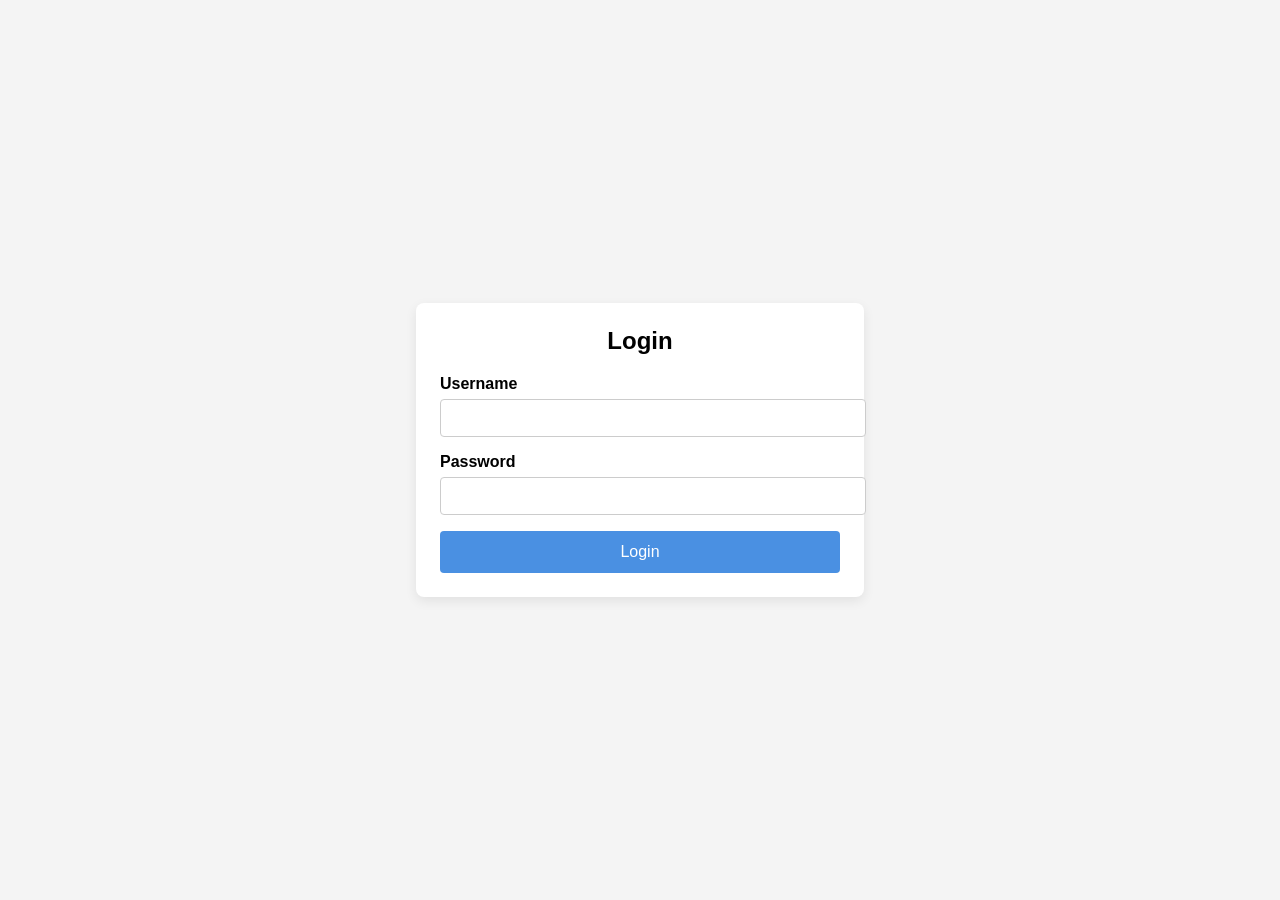
==== frontend/categories.html @ 64720dac "feat: implement login, registration, dashboard, categories, and transactions pages" ====
<!DOCTYPE html>
<html lang="en">
<head>
    <meta charset="UTF-8">
    <meta name="viewport" content="width=device-width, initial-scale=1.0">
    <title>Categories</title>
    <link rel="stylesheet" href="css/categories.css">
</head>
<body>
    <header>
        <nav>
            <a href="dashboard.html">Dashboard</a>
            <a href="transactions.html">Transactions</a>
        </nav>
    </header>
    <main>
        <div class="category-card">
            <h1>Create Category</h1>
            <form id="categoryForm">
                <div class="form-group">
                    <label for="categoryName">Category Name:</label>
                    <input type="text" id="categoryName" name="category_name" required>
                </div>
                <div class="form-group">
                    <label for="frequency">Frequency:</label>
                    <select id="frequency" name="frequency" required>
                        <option value="FIXED">Fixed</option>
                        <option value="VARIABLE">Variable</option>
                        <option value="ONE_TIME">One-time</option>
                    </select>
                </div>
                <button type="submit" class="submit-button" id="submitCategory">Create Category</button>
            </form>
        </div>
        <div class="categoryTable">
            <h2>Categories</h2>
            <table>
                <thead>
                    <tr>
                        <th>Category Name</th>
                        <th>Frequency</th>
                    </tr>
                </thead>
                <tbody id="categoryTableBody">
                </tbody>
            </table>
        </div>
    </main>
    <footer></footer>
    <script src="js/categories.js"></script>
</body>
</html>
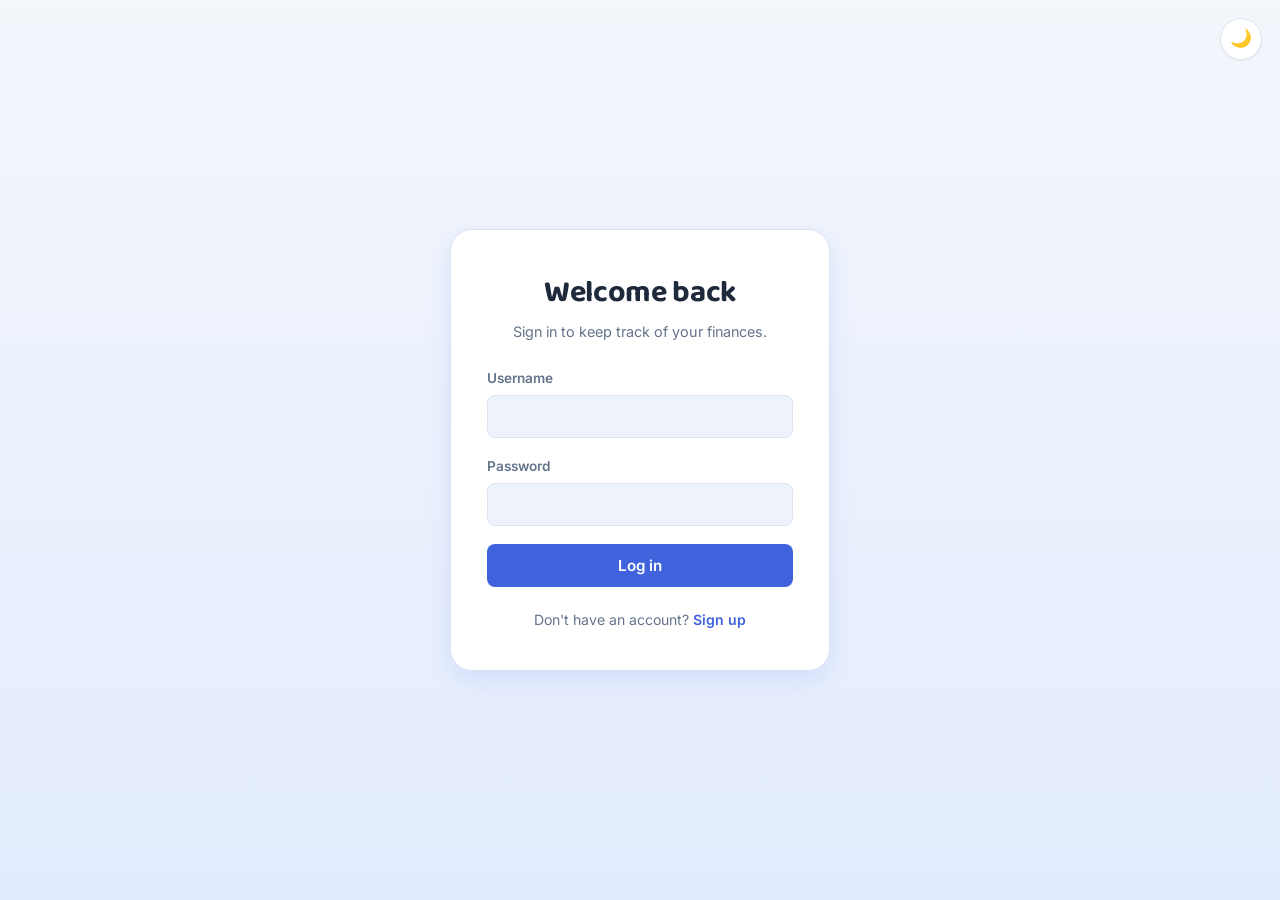
==== commit b2828886: "style: begin UI styling and add logout buttons across pages" ====
--- a/frontend/categories.html
+++ b/frontend/categories.html
@@ -3,50 +3,104 @@
 <head>
     <meta charset="UTF-8">
     <meta name="viewport" content="width=device-width, initial-scale=1.0">
-    <title>Categories</title>
+    <title>ExpenseTracker · Categories</title>
+
+    <link rel="preconnect" href="https://fonts.googleapis.com">
+    <link rel="preconnect" href="https://fonts.gstatic.com" crossorigin>
+    <link href="https://fonts.googleapis.com/css2?family=Baloo+2:wght@600;700&family=Inter:wght@400;500;600;700&display=swap" rel="stylesheet">
+
+    <link rel="stylesheet" href="css/variables.css">
+    <link rel="stylesheet" href="css/toast.css">
+    <link rel="stylesheet" href="css/base.css">
+    <link rel="stylesheet" href="css/app-shell.css">
+    <link rel="stylesheet" href="css/controls.css">
+    <link rel="stylesheet" href="css/tables.css">
     <link rel="stylesheet" href="css/categories.css">
+
+    <script>
+        // Apply the saved theme before first render to avoid a flash of the wrong theme.
+        (function () {
+            if (localStorage.getItem('theme') === 'dark') {
+                document.documentElement.setAttribute('data-theme', 'dark');
+            }
+        })();
+    </script>
 </head>
 <body>
-    <header>
-        <nav>
-            <a href="dashboard.html">Dashboard</a>
-            <a href="transactions.html">Transactions</a>
-        </nav>
-    </header>
-    <main>
-        <div class="category-card">
-            <h1>Create Category</h1>
-            <form id="categoryForm">
-                <div class="form-group">
-                    <label for="categoryName">Category Name:</label>
-                    <input type="text" id="categoryName" name="category_name" required>
+    <div id="toastContainer" class="toast-container" aria-live="polite" aria-atomic="true"></div>
+    <button id="themeToggle" class="icon-button theme-toggle" type="button" aria-label="Toggle dark mode">🌙</button>
+    <button type="button" class="icon-button logout-button" id="logoutButton" aria-label="Log out" title="Log out">🚪</button>
+
+    <div class="app-shell">
+        <aside class="sidebar">
+            <div class="sidebar-brand">💰 ExpenseTracker</div>
+            <nav class="sidebar-nav">
+                <a href="dashboard.html" class="nav-link"><span class="nav-icon">📊</span>Dashboard</a>
+                <a href="categories.html" class="nav-link active"><span class="nav-icon">🏷️</span>Categories</a>
+                <a href="transactions.html" class="nav-link"><span class="nav-icon">💳</span>Transactions</a>
+            </nav>
+        </aside>
+
+        <main class="main-content">
+            <div class="page-header">
+                <h1>Categories</h1>
+                <p>Organize your transactions into fixed, variable, or one-time categories.</p>
+            </div>
+
+            <div class="categories-layout">
+                <div class="category-card card">
+                    <h2>Create Category</h2>
+                    <form id="categoryForm">
+                        <div class="form-group">
+                            <label for="categoryName">Category Name:</label>
+                            <input type="text" id="categoryName" name="category_name" required>
+                        </div>
+                        <div class="form-group">
+                            <label for="frequency">Frequency:</label>
+                            <select id="frequency" name="frequency" required>
+                                <option value="FIXED">Fixed</option>
+                                <option value="VARIABLE">Variable</option>
+                                <option value="ONE_TIME">One-time</option>
+                            </select>
+                        </div>
+                        <button type="submit" class="submit-button" id="submitCategory">Create Category</button>
+                    </form>
                 </div>
-                <div class="form-group">
-                    <label for="frequency">Frequency:</label>
-                    <select id="frequency" name="frequency" required>
-                        <option value="FIXED">Fixed</option>
-                        <option value="VARIABLE">Variable</option>
-                        <option value="ONE_TIME">One-time</option>
-                    </select>
+
+                <div class="categoryTable data-table">
+                    <h2>Categories</h2>
+                    <label for="categorySearch">Search Categories:</label>
+                    <input type="text" id="categorySearch" placeholder="Enter category name...">
+                    <div class="table-wrapper is-categories">
+                        <table>
+                            <thead>
+                                <tr>
+                                    <th>Category Name</th>
+                                    <th>Frequency</th>
+                                    <th>Actions</th>
+                                </tr>
+                            </thead>
+                            <tbody id="categoryTableBody"></tbody>
+                        </table>
+                    </div>
+
+                    <div id="pagination">
+                        <button id="previousPage">Previous</button>
+                        <span id="pageInfo"></span>
+                        <button id="nextPage">Next</button>
+                    </div>
                 </div>
-                <button type="submit" class="submit-button" id="submitCategory">Create Category</button>
-            </form>
-        </div>
-        <div class="categoryTable">
-            <h2>Categories</h2>
-            <table>
-                <thead>
-                    <tr>
-                        <th>Category Name</th>
-                        <th>Frequency</th>
-                    </tr>
-                </thead>
-                <tbody id="categoryTableBody">
-                </tbody>
-            </table>
-        </div>
-    </main>
-    <footer></footer>
-    <script src="js/categories.js"></script>
+            </div>
+        </main>
+    </div>
+
+    <nav class="bottom-nav">
+        <a href="dashboard.html"><span class="nav-icon">📊</span>Dashboard</a>
+        <a href="categories.html" class="active"><span class="nav-icon">🏷️</span>Categories</a>
+        <a href="transactions.html"><span class="nav-icon">💳</span>Transactions</a>
+    </nav>
+
+    <script src="js/theme.js"></script>
+    <script type="module" src="js/categories.js"></script>
 </body>
 </html>
--- a/frontend/css/variables.css
+++ b/frontend/css/variables.css
@@ -0,0 +1,89 @@
+/* ==========================================================================
+   ExpenseTracker — Design Tokens
+   Shared color/typography system used by every page.
+   Switching theme = toggling the data-theme attribute on <html>, nothing else.
+   ========================================================================== */
+
+:root {
+  /* --- Surfaces --- */
+  --bg: #F3F6FB;
+  --surface: #FFFFFF;
+  --surface-2: #EEF2FA;
+  --border: #DCE4F2;
+
+  /* --- Brand --- */
+  --primary: #3E63DD;
+  --primary-hover: #3454C4;
+  --primary-soft: #DCE8FF;
+  --accent-warm: #F5A971;
+  --accent-warm-soft: #FDE9D8;
+
+  /* --- Text --- */
+  --ink: #1E293B;
+  --ink-soft: #64748B;
+  --ink-faint: #94A3B8;
+  --on-primary: #FFFFFF;
+
+  /* --- Semantic (same meaning in both themes) --- */
+  --success: #2F9E5B;
+  --success-soft: #DFF5E7;
+  --danger: #E5484D;
+  --danger-soft: #FCE3E3;
+  --pending: #E8890C;
+  --pending-soft: #FCEACC;
+
+  /* --- Shape --- */
+  --radius-sm: 8px;
+  --radius-md: 14px;
+  --radius-lg: 22px;
+  --radius-full: 999px;
+
+  /* --- Shadow --- */
+  --shadow-sm: 0 1px 2px rgba(30, 41, 59, 0.06);
+  --shadow-md: 0 8px 24px rgba(62, 99, 221, 0.12);
+  --shadow-lg: 0 16px 40px rgba(30, 41, 59, 0.14);
+
+  /* --- Typography --- */
+  --font-display: "Baloo 2", sans-serif;
+  --font-body: "Inter", sans-serif;
+
+  /* --- Motion --- */
+  --ease: cubic-bezier(0.22, 1, 0.36, 1);
+}
+
+[data-theme="dark"] {
+  --bg: #0F1729;
+  --surface: #182238;
+  --surface-2: #1F2B47;
+  --border: #2A3855;
+
+  --primary: #7B98FF;
+  --primary-hover: #93AAFF;
+  --primary-soft: #223055;
+  --accent-warm: #F5A971;
+  --accent-warm-soft: #3A2A1D;
+
+  --ink: #E7ECF7;
+  --ink-soft: #9AA7C2;
+  --ink-faint: #6B7893;
+  --on-primary: #0F1729;
+
+  --success: #4ADE80;
+  --success-soft: #163524;
+  --danger: #FB7185;
+  --danger-soft: #3A1B20;
+  --pending: #FBBF77;
+  --pending-soft: #3A2C15;
+
+  --shadow-sm: 0 1px 2px rgba(0, 0, 0, 0.35);
+  --shadow-md: 0 8px 24px rgba(0, 0, 0, 0.45);
+  --shadow-lg: 0 16px 40px rgba(0, 0, 0, 0.55);
+}
+
+/* Smooth transition when switching themes, without animating everything else */
+html {
+  transition: background-color 0.25s var(--ease);
+}
+body, .card, input, select, button {
+  transition: background-color 0.2s var(--ease), color 0.2s var(--ease), border-color 0.2s var(--ease);
+}
--- a/frontend/css/toast.css
+++ b/frontend/css/toast.css
@@ -0,0 +1,79 @@
+/* ==========================================================================
+   ExpenseTracker — Toast notifications
+   Replaces native alert()/confirm() feedback with an on-brand, non-blocking
+   notification. Container lives once per page; toasts stack inside it.
+   ========================================================================== */
+
+.toast-container {
+  position: fixed;
+  top: 4.6rem;
+  left: 50%;
+  transform: translateX(-50%);
+  z-index: 100;
+  display: flex;
+  flex-direction: column;
+  gap: 0.6rem;
+  width: min(380px, 90vw);
+  pointer-events: none;
+}
+
+.toast {
+  pointer-events: auto;
+  display: flex;
+  align-items: flex-start;
+  gap: 0.65rem;
+  padding: 0.8rem 0.9rem;
+  background: var(--surface);
+  border: 1px solid var(--border);
+  border-left: 3px solid var(--ink-faint);
+  border-radius: var(--radius-md);
+  box-shadow: var(--shadow-lg);
+  animation: toast-in 0.25s var(--ease);
+}
+
+.toast.is-leaving {
+  animation: toast-out 0.2s var(--ease) forwards;
+}
+
+@keyframes toast-in {
+  from { opacity: 0; transform: translateY(-10px); }
+  to   { opacity: 1; transform: translateY(0); }
+}
+
+@keyframes toast-out {
+  to { opacity: 0; transform: translateY(-10px); }
+}
+
+.toast-icon {
+  font-size: 1.05rem;
+  line-height: 1.3;
+}
+
+.toast-message {
+  flex: 1;
+  font-size: 0.87rem;
+  font-weight: 600;
+  color: var(--ink);
+  line-height: 1.35;
+  word-break: break-word;
+}
+
+.toast-close {
+  flex-shrink: 0;
+  background: none;
+  border: none;
+  padding: 0;
+  font-size: 0.95rem;
+  line-height: 1;
+  color: var(--ink-faint);
+  cursor: pointer;
+}
+.toast-close:hover { color: var(--ink); }
+
+.toast.is-success { border-left-color: var(--success); }
+.toast.is-error    { border-left-color: var(--danger); }
+.toast.is-info     { border-left-color: var(--primary); }
+
+@media (max-width: 480px) {
+  .toast-container { top: 3.8rem; }
+}
--- a/frontend/css/base.css
+++ b/frontend/css/base.css
@@ -0,0 +1,169 @@
+/* ==========================================================================
+   ExpenseTracker — Base
+   Reset + shared components. Page-specific stylesheets only adjust layout.
+   ========================================================================== */
+
+*, *::before, *::after {
+  box-sizing: border-box;
+}
+
+html, body {
+  height: 100%;
+}
+
+body {
+  margin: 0;
+  background: var(--bg);
+  color: var(--ink);
+  font-family: var(--font-body);
+  font-size: 16px;
+  line-height: 1.5;
+  -webkit-font-smoothing: antialiased;
+}
+
+h1, h2, h3 {
+  font-family: var(--font-display);
+  font-weight: 700;
+  color: var(--ink);
+  margin: 0 0 0.4em;
+  letter-spacing: -0.01em;
+}
+
+h1 { font-size: 1.9rem; }
+h2 { font-size: 1.35rem; }
+h3 { font-size: 1.1rem; }
+
+p { margin: 0 0 1em; color: var(--ink-soft); }
+
+a {
+  color: var(--primary);
+  font-weight: 600;
+  text-decoration: none;
+}
+a:hover { text-decoration: underline; }
+
+/* Always-visible focus ring — accessibility isn't optional */
+:focus-visible {
+  outline: 2px solid var(--primary);
+  outline-offset: 2px;
+  border-radius: var(--radius-sm);
+}
+
+/* --- Generic card --- */
+.card {
+  background: var(--surface);
+  border: 1px solid var(--border);
+  border-radius: var(--radius-lg);
+  box-shadow: var(--shadow-md);
+}
+
+/* --- Forms --- */
+.form-group {
+  margin-bottom: 1.1rem;
+  text-align: left;
+}
+
+.form-group label {
+  display: block;
+  font-size: 0.85rem;
+  font-weight: 600;
+  color: var(--ink-soft);
+  margin-bottom: 0.4rem;
+}
+
+input[type="text"],
+input[type="email"],
+input[type="password"],
+input[type="number"],
+input[type="date"],
+select,
+textarea {
+  width: 100%;
+  padding: 0.7rem 0.9rem;
+  font-family: var(--font-body);
+  font-size: 0.95rem;
+  color: var(--ink);
+  background: var(--surface-2);
+  border: 1.5px solid var(--border);
+  border-radius: var(--radius-sm);
+  outline: none;
+}
+
+input:hover, select:hover, textarea:hover {
+  border-color: var(--ink-faint);
+}
+
+input:focus, select:focus, textarea:focus {
+  border-color: var(--primary);
+  background: var(--surface);
+  box-shadow: 0 0 0 3px var(--primary-soft);
+}
+
+/* --- Buttons --- */
+.submit-button, .btn {
+  display: inline-flex;
+  align-items: center;
+  justify-content: center;
+  gap: 0.5rem;
+  width: 100%;
+  padding: 0.75rem 1.2rem;
+  font-family: var(--font-body);
+  font-size: 0.95rem;
+  font-weight: 600;
+  color: var(--on-primary);
+  background: var(--primary);
+  border: none;
+  border-radius: var(--radius-sm);
+  cursor: pointer;
+}
+
+.submit-button:hover, .btn:hover { background: var(--primary-hover); }
+.submit-button:active, .btn:active { transform: scale(0.98); }
+
+.btn-secondary {
+  background: var(--surface-2);
+  color: var(--ink);
+  border: 1.5px solid var(--border);
+}
+.btn-secondary:hover { background: var(--border); }
+
+.btn-danger {
+  background: var(--danger-soft);
+  color: var(--danger);
+}
+.btn-danger:hover { filter: brightness(0.95); }
+
+/* --- Floating circular icon button (theme toggle, logout, etc.) --- */
+.icon-button {
+  position: fixed;
+  top: 1.1rem;
+  width: 42px;
+  height: 42px;
+  display: flex;
+  align-items: center;
+  justify-content: center;
+  font-size: 1.1rem;
+  background: var(--surface);
+  border: 1px solid var(--border);
+  border-radius: var(--radius-full);
+  box-shadow: var(--shadow-sm);
+  cursor: pointer;
+  z-index: 50;
+}
+.icon-button:hover { box-shadow: var(--shadow-md); }
+
+.theme-toggle { right: 1.1rem; }
+
+/* --- Status tags (pending, income, expense...) --- */
+.tag {
+  display: inline-flex;
+  align-items: center;
+  gap: 0.3rem;
+  padding: 0.2rem 0.6rem;
+  font-size: 0.75rem;
+  font-weight: 600;
+  border-radius: var(--radius-full);
+}
+.tag-pending { background: var(--pending-soft); color: var(--pending); }
+.tag-success { background: var(--success-soft); color: var(--success); }
+.tag-danger  { background: var(--danger-soft); color: var(--danger); }
--- a/frontend/css/app-shell.css
+++ b/frontend/css/app-shell.css
@@ -0,0 +1,120 @@
+/* ==========================================================================
+   ExpenseTracker — App Shell
+   Sidebar navigation on desktop, bottom tab bar on mobile.
+   Shared by every authenticated page (dashboard, categories, transactions).
+   ========================================================================== */
+
+.app-shell {
+  display: flex;
+  min-height: 100vh;
+}
+
+/* --- Sidebar (desktop) --- */
+.sidebar {
+  width: 232px;
+  flex-shrink: 0;
+  display: flex;
+  flex-direction: column;
+  gap: 2.5rem;
+  padding: 1.75rem 1.25rem;
+  background: var(--surface);
+  border-right: 1px solid var(--border);
+  position: sticky;
+  top: 0;
+  height: 100vh;
+}
+
+.sidebar-brand {
+  display: flex;
+  align-items: center;
+  gap: 0.5rem;
+  font-family: var(--font-display);
+  font-weight: 700;
+  font-size: 1.15rem;
+  color: var(--primary);
+}
+
+.sidebar-nav {
+  display: flex;
+  flex-direction: column;
+  gap: 0.25rem;
+}
+
+.nav-link {
+  display: flex;
+  align-items: center;
+  gap: 0.75rem;
+  padding: 0.65rem 0.85rem;
+  border-radius: var(--radius-sm);
+  color: var(--ink-soft);
+  font-weight: 600;
+  font-size: 0.92rem;
+}
+
+.nav-link:hover {
+  background: var(--surface-2);
+  color: var(--ink);
+  text-decoration: none;
+}
+
+.nav-link.active {
+  background: var(--primary-soft);
+  color: var(--primary);
+}
+
+.nav-icon { font-size: 1.05rem; }
+
+/* --- Logout, positioned next to the theme toggle (see .icon-button in base.css) --- */
+.logout-button {
+  right: 4.3rem;
+  color: var(--danger);
+}
+
+/* --- Main content --- */
+.main-content {
+  flex: 1;
+  min-width: 0;
+  padding: 2rem 2.75rem 3rem;
+}
+
+.page-header { margin-bottom: 1.75rem; }
+.page-header p { margin: 0; font-size: 0.92rem; }
+
+/* --- Bottom tab bar (mobile only) --- */
+.bottom-nav { display: none; }
+
+@media (max-width: 880px) {
+  .sidebar { display: none; }
+
+  .main-content {
+    padding: 1.1rem 1rem 5.5rem;
+  }
+
+  .bottom-nav {
+    display: flex;
+    position: fixed;
+    bottom: 0;
+    left: 0;
+    right: 0;
+    z-index: 40;
+    justify-content: space-around;
+    padding: 0.55rem 0 calc(0.55rem + env(safe-area-inset-bottom));
+    background: var(--surface);
+    border-top: 1px solid var(--border);
+    box-shadow: 0 -6px 20px rgba(30, 41, 59, 0.08);
+  }
+
+  .bottom-nav a {
+    display: flex;
+    flex-direction: column;
+    align-items: center;
+    gap: 0.15rem;
+    font-size: 0.68rem;
+    font-weight: 600;
+    color: var(--ink-soft);
+  }
+
+  .bottom-nav a:hover { text-decoration: none; }
+  .bottom-nav a.active { color: var(--primary); }
+  .bottom-nav .nav-icon { font-size: 1.25rem; }
+}
--- a/frontend/css/controls.css
+++ b/frontend/css/controls.css
@@ -0,0 +1,61 @@
+/* ==========================================================================
+   ExpenseTracker — Shared controls
+   Period navigation (month/year) and pagination, reused across pages.
+   ========================================================================== */
+
+#periodNav {
+  display: flex;
+  align-items: center;
+  gap: 0.9rem;
+  flex-wrap: wrap;
+  margin-bottom: 1.5rem;
+  padding: 0.9rem 1.1rem;
+  background: var(--surface);
+  border: 1px solid var(--border);
+  border-radius: var(--radius-md);
+  box-shadow: var(--shadow-sm);
+}
+
+#periodNav label {
+  font-size: 0.82rem;
+  font-weight: 600;
+  color: var(--ink-soft);
+}
+
+#periodNav select {
+  width: auto;
+  min-width: 130px;
+  padding: 0.45rem 0.7rem;
+}
+
+/* --- Pagination --- */
+#pagination {
+  display: flex;
+  align-items: center;
+  justify-content: center;
+  gap: 1rem;
+  margin-top: 1.25rem;
+  padding-top: 1.1rem;
+  border-top: 1px solid var(--border);
+}
+
+#pagination button {
+  padding: 0.5rem 1.1rem;
+  font-family: var(--font-body);
+  font-size: 0.85rem;
+  font-weight: 600;
+  border-radius: var(--radius-full);
+  border: 1px solid var(--border);
+  background: var(--surface);
+  color: var(--ink);
+  cursor: pointer;
+}
+
+#pagination button:hover:not(:disabled) { background: var(--surface-2); }
+#pagination button:disabled { opacity: 0.4; cursor: not-allowed; }
+
+#pageInfo {
+  font-size: 0.85rem;
+  font-weight: 600;
+  color: var(--ink-soft);
+}
--- a/frontend/css/tables.css
+++ b/frontend/css/tables.css
@@ -0,0 +1,150 @@
+/* ==========================================================================
+   ExpenseTracker — Statement-style tables
+   Turns plain <table> markup into a bank-statement feel: no heavy grid
+   lines, soft row dividers, and a friendly empty state.
+   ========================================================================== */
+
+.data-table {
+  position: relative;
+  background: var(--surface);
+  border: 1px solid var(--border);
+  border-radius: var(--radius-lg);
+  padding: 1.5rem 1.5rem 0.5rem;
+  margin-bottom: 1.5rem;
+  box-shadow: var(--shadow-sm);
+}
+
+.data-table h2 {
+  font-size: 1.05rem;
+}
+
+.data-table table {
+  width: 100%;
+  border-collapse: collapse;
+}
+
+.data-table thead th {
+  text-align: left;
+  font-size: 0.72rem;
+  font-weight: 700;
+  letter-spacing: 0.04em;
+  text-transform: uppercase;
+  color: var(--ink-faint);
+  padding: 0 0.5rem 0.6rem;
+  border-bottom: 1px solid var(--border);
+}
+
+.data-table tbody tr {
+  border-bottom: 1px solid var(--border);
+}
+
+.data-table tbody tr:last-child {
+  border-bottom: none;
+}
+
+.data-table tbody tr:hover {
+  background: var(--surface-2);
+}
+
+.data-table td {
+  padding: 0.85rem 0.5rem;
+  font-size: 0.9rem;
+  color: var(--ink);
+  vertical-align: middle;
+}
+
+/* --- Row actions (Edit / Delete buttons injected by JS) --- */
+.data-table td:last-child {
+  display: flex;
+  gap: 0.4rem;
+  white-space: nowrap;
+}
+
+.data-table td:last-child button {
+  padding: 0.35rem 0.7rem;
+  font-family: var(--font-body);
+  font-size: 0.78rem;
+  font-weight: 600;
+  border-radius: var(--radius-sm);
+  border: 1px solid var(--border);
+  background: var(--surface-2);
+  color: var(--ink-soft);
+  cursor: pointer;
+}
+
+/* First action button = Edit, second = Delete (matches the JS render order) */
+.data-table td:last-child button:first-of-type:hover {
+  color: var(--primary);
+  border-color: var(--primary-soft);
+  background: var(--primary-soft);
+}
+
+.data-table td:last-child button:last-of-type:hover {
+  color: var(--danger);
+  border-color: var(--danger-soft);
+  background: var(--danger-soft);
+}
+
+/* Matches the "pending-tag" class emitted by dashboard.js for future expenses */
+.pending-tag {
+  display: inline-flex;
+  align-items: center;
+  gap: 0.3rem;
+  margin-left: 0.5rem;
+  padding: 0.15rem 0.55rem;
+  font-size: 0.68rem;
+  font-weight: 700;
+  text-transform: uppercase;
+  letter-spacing: 0.03em;
+  color: var(--pending);
+  background: var(--pending-soft);
+  border-radius: var(--radius-full);
+}
+
+/* --- Table wrapper: scoped container for the empty-state overlay and
+   horizontal scroll (wraps just the <table>, not the search/header above it) --- */
+.table-wrapper {
+  position: relative;
+  overflow-x: auto;
+}
+
+/* Friendly empty state, pure CSS: shows only when the tbody has no rows.
+   Positioned relative to the table wrapper, so it never overlaps the
+   search input or heading above it. Override the icon/message per page
+   with a modifier class (see .is-categories / .is-transactions below). */
+.table-wrapper:has(tbody:empty) {
+  min-height: 130px;
+}
+
+.table-wrapper:has(tbody:empty) table {
+  opacity: 0.3;
+}
+
+.table-wrapper:has(tbody:empty)::before,
+.table-wrapper:has(tbody:empty)::after {
+  position: absolute;
+  left: 0;
+  right: 0;
+  text-align: center;
+  pointer-events: none;
+}
+
+.table-wrapper:has(tbody:empty)::before {
+  content: "💸";
+  top: 2rem;
+  font-size: 2.1rem;
+  opacity: 0.6;
+}
+
+.table-wrapper:has(tbody:empty)::after {
+  content: "No transactions yet";
+  top: 4.6rem;
+  font-size: 0.85rem;
+  font-weight: 600;
+  color: var(--ink-faint);
+}
+
+.table-wrapper.is-categories:has(tbody:empty)::before { content: "🏷️"; }
+.table-wrapper.is-categories:has(tbody:empty)::after { content: "No categories yet — create your first one."; }
+
+.table-wrapper.is-transactions:has(tbody:empty)::after { content: "No transactions yet — add your first one."; }
--- a/frontend/css/categories.css
+++ b/frontend/css/categories.css
@@ -0,0 +1,41 @@
+/* ==========================================================================
+   ExpenseTracker — Categories
+   ========================================================================== */
+
+.categories-layout {
+  display: grid;
+  grid-template-columns: 320px 1fr;
+  gap: 1.75rem;
+  align-items: start;
+}
+
+.category-card {
+  padding: 1.75rem;
+  position: sticky;
+  top: 2rem;
+}
+
+.category-card h2 { font-size: 1.15rem; }
+
+.categoryTable {
+  padding: 1.5rem;
+}
+
+.categoryTable > label {
+  display: block;
+  font-size: 0.82rem;
+  font-weight: 600;
+  color: var(--ink-soft);
+  margin: 0 0 0.5rem;
+}
+
+#categorySearch { margin-bottom: 1.25rem; }
+
+@media (max-width: 880px) {
+  .categories-layout {
+    grid-template-columns: 1fr;
+  }
+  .category-card {
+    position: static;
+  }
+}
